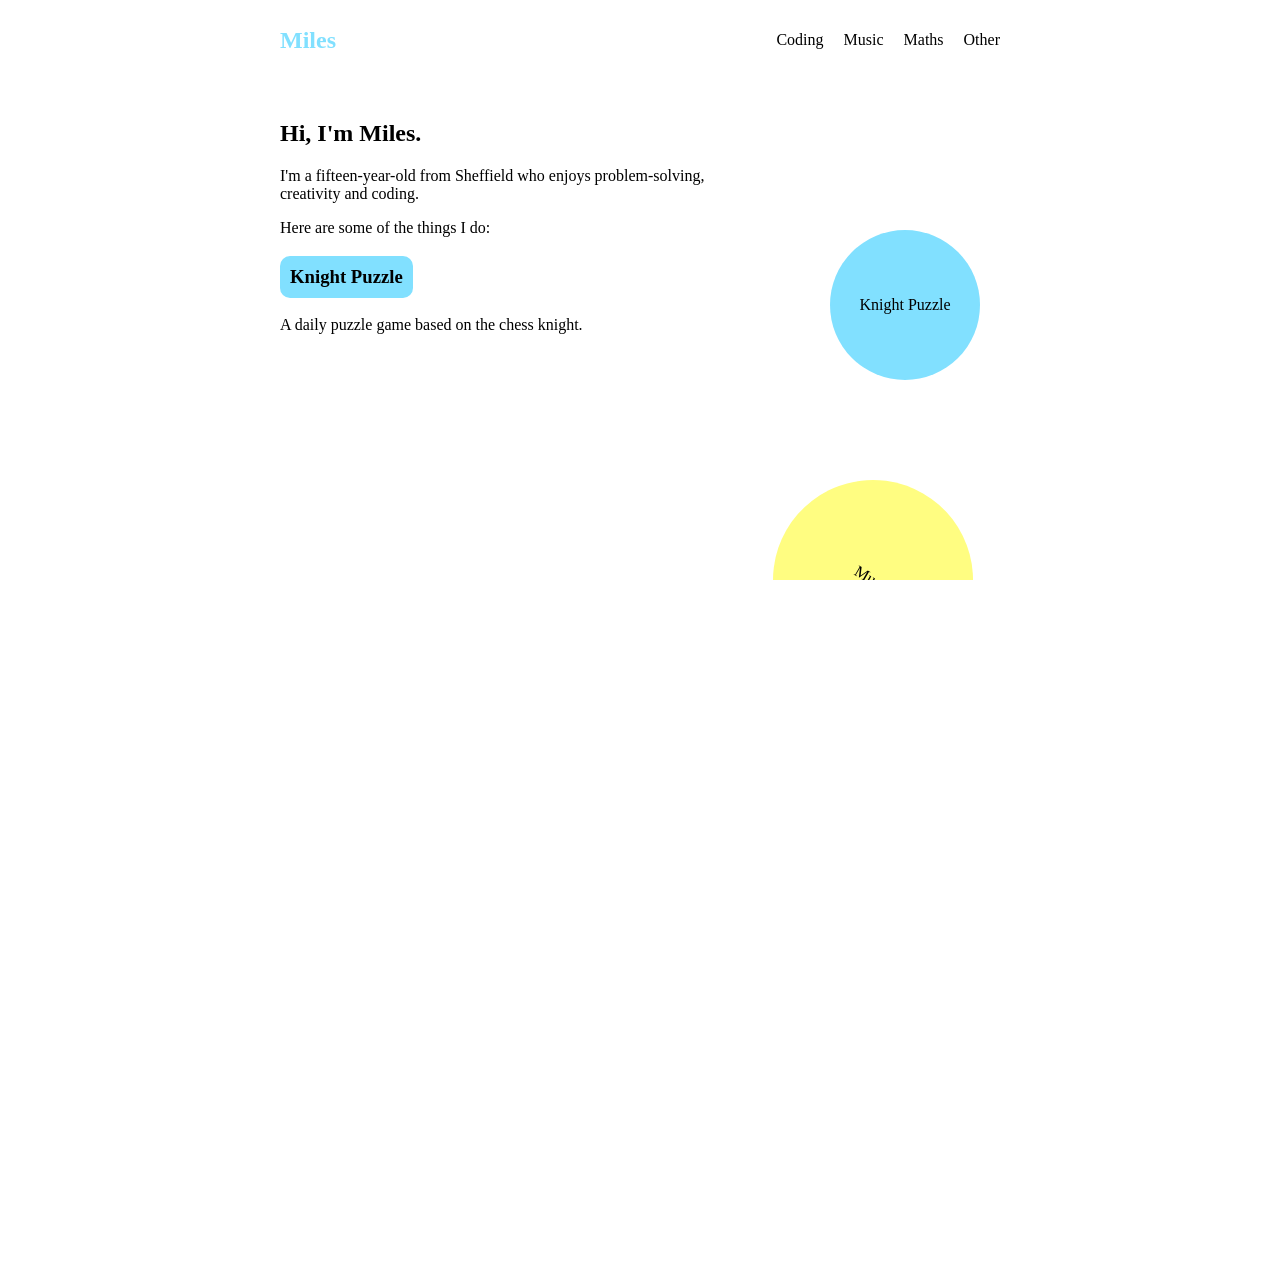
==== index.html @ 9be38f71 "save" ====
<!DOCTYPE html>
<html lang="en">
<head>
    <meta charset="UTF-8">
    <meta name="viewport" content="width=device-width, initial-scale=1.0">
    <title>About me</title>
    <link rel="stylesheet" type="text/css" href="style.css">
</head>
<body>
    <header>
        <nav>
            <h1>
                <a href="/">Miles</a>
            </h1>
            <div>
                <a href="/coding">Coding</a>
                <a href="/music">Music</a>
                <a href="/maths">Maths</a>
                <a href="/">Other</a>
            </div>
        </nav>
    </header>
    <main>
        <section class="home">
            <div class="hero-info">
                <h2>Hi, I'm Miles.</h2>
                <p>I'm a fifteen-year-old from Sheffield who enjoys problem-solving, creativity and coding.</p>
                <p>Here are some of the things I do:</p>
                <div class="hero-highlight"><h3>Knight Puzzle</h3></div>
                <p>A daily puzzle game based on the chess knight.</p>
            </div>
            <div class="hero-bubbles-container">
                <div class="hero-bubble-container b1 small blue">
                    <a href="/coding/knightpuzzle" class="hero-bubble">Knight Puzzle</a>
                </div>
                <div class="hero-bubble-container b2 big yellow">
                    <a href="/music" class="hero-bubble">Music</a>
                </div>
                <div class="hero-bubble-container b3 big blue">
                    <a href="/coding" class="hero-bubble">Coding</a>
                </div>
                <div class="hero-bubble-container b4 small blue">
                    <a href="/maths" class="hero-bubble">Maths</a>
                </div>
                <div class="hero-bubble-container b5 small yellow">
                    <a href="/music/oboe" class="hero-bubble">Oboe</a>
                </div>
                <div class="hero-bubble-container b6 small yellow">
                    <a href="/music/piano" class="hero-bubble">Piano</a>
                </div>
                <div class="hero-bubble-container b7 big blue">
                    <a href="/more/school" class="hero-bubble">School</a>
                </div>
                <div class="hero-bubble-container b8 big yellow">
                    <a href="/more/french" class="hero-bubble">French</a>
                </div>
                <div class="hero-bubble-container b9 big yellow">
                    <a href="/more/" class="hero-bubble">More Information</a>
                </div>
            </div>
        </section>
        <section class="home-scroll"></section>
    </main>
    <script src="script.js"></script>
</body>
</html>
---- style.css ----
* {
    box-sizing: border-box;
}

html {
    font-family: Cambria, Cochin, Georgia, Times, 'Times New Roman', serif;
    --yellow: #fffd81;
    --blue: #81e0ff;
    --boxpadding: 20px 40px;
}

html,
body {
    margin: 0;
}

header {
    position: sticky;
    height: 80px;
    top: 0;
    background-color: white;
    z-index: 999;
}

nav {
    height: 80px;
    display: flex;
    justify-content: space-between;
    padding: var(--boxpadding);
    max-width: 800px;
    margin: auto;
}

header h1,
header div {
    margin: 0;
}

header a {
    display: flex;
    justify-content: center;
    align-items: center;
    height: 40px;
    text-decoration: none;
}

header h1 a {
    color: var(--blue);
}

header div a {
    color: black;
}

header div {
    display: flex;
    flex-direction: row;
    gap: 20px;
}

section {
    padding: var(--boxpadding);
    max-width: 800px;
    margin: auto;
}

section.home {
    height: 500px;
    position: sticky;
    top: 80px;
    overflow: hidden;
}

section.home-scroll {
    height: 700px;
}

div.hero-info {
    max-width: min(480px, 50vw);
}

h3 {
    padding: 10px;
    border-radius: 10px;
    background-color: var(--blue);
    width: fit-content;
}

div.hero-bubbles-container {
    --radius: min(600px, 70vw);
    --size: min(200px, 23vw);
    --inner-size: min(150px, 18vw);
    --shift-right: min(200px, 23vw);
    width: calc(var(--radius) * 2);
    height: var(--size);
    position: absolute;
    top: calc(250px - calc(var(--size) / 2));
    left: calc(var(--shift-right) + calc(var(--radius) * -1));
    transition: transform 0.2s;
    /*animation-name: hero-bubble;
    animation-timing-function: linear;
    animation-duration: 15s;
    animation-iteration-count: infinite;*/
}

div.hero-bubble-container {
    position: absolute;
}

div.hero-bubble-container.big {
    top: 0;
    left: 0;
    width: 100%;
    height: var(--size);
}

div.hero-bubble-container.small {
    top: 0;
    left: 0;
    width: 95%;
    height: var(--inner-size);
}

div.hero-bubble-container.blue {
    --colour: var(--blue);
}

div.hero-bubble-container.yellow {
    --colour: var(--yellow);
}

a.hero-bubble {
    position: absolute;
    top: 0;
    right: 0;
    height: 100%;
    aspect-ratio: 1;
    border-radius: 100%;
    background-color: var(--colour);
    display: flex;
    justify-content: center;
    align-items: center;
    text-decoration: none;
    color: black;
}

a.hero-bubble:hover {
    filter: brightness(0.9);
}

div.hero-bubble-container.b1 {
    transform: rotate(0deg);
}

div.hero-bubble-container.b2 {
    transform: rotate(30deg);
}

div.hero-bubble-container.b3 {
    transform: rotate(75deg);
}

div.hero-bubble-container.b4 {
    transform: rotate(105deg);
}

div.hero-bubble-container.b5 {
    transform: rotate(135deg);
}

div.hero-bubble-container.b6 {
    transform: rotate(165deg);
}

div.hero-bubble-container.b7 {
    transform: rotate(210deg);
}

div.hero-bubble-container.b8 {
    transform: rotate(255deg);
}

div.hero-bubble-container.b9 {
    transform: rotate(290deg);
}
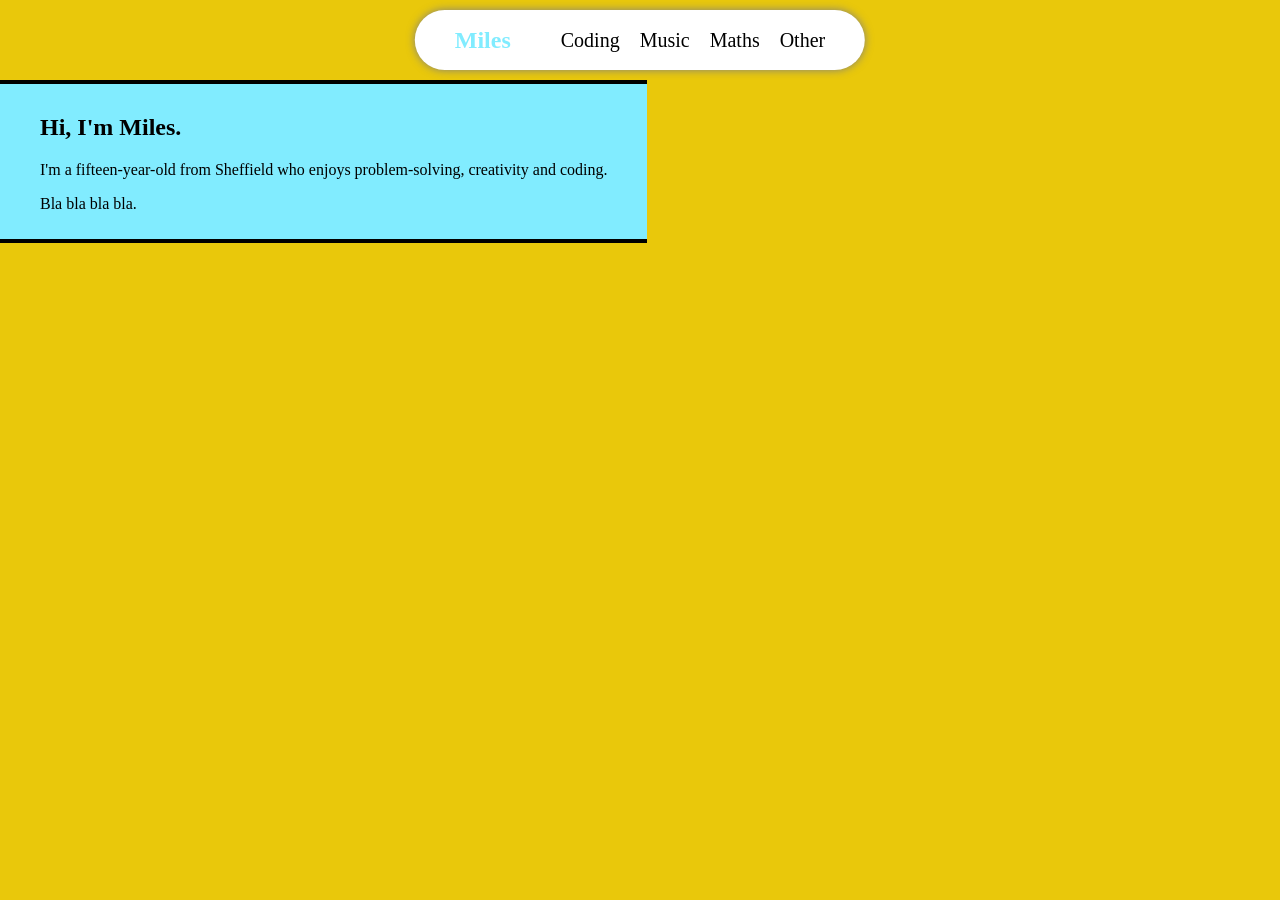
==== commit f8dfe072: "save" ====
--- a/index.html
+++ b/index.html
@@ -21,43 +21,10 @@
         </nav>
     </header>
     <main>
-        <section class="home">
-            <div class="hero-info">
-                <h2>Hi, I'm Miles.</h2>
-                <p>I'm a fifteen-year-old from Sheffield who enjoys problem-solving, creativity and coding.</p>
-                <p>Here are some of the things I do:</p>
-                <div class="hero-highlight"><h3>Knight Puzzle</h3></div>
-                <p>A daily puzzle game based on the chess knight.</p>
-            </div>
-            <div class="hero-bubbles-container">
-                <div class="hero-bubble-container b1 small blue">
-                    <a href="/coding/knightpuzzle" class="hero-bubble">Knight Puzzle</a>
-                </div>
-                <div class="hero-bubble-container b2 big yellow">
-                    <a href="/music" class="hero-bubble">Music</a>
-                </div>
-                <div class="hero-bubble-container b3 big blue">
-                    <a href="/coding" class="hero-bubble">Coding</a>
-                </div>
-                <div class="hero-bubble-container b4 small blue">
-                    <a href="/maths" class="hero-bubble">Maths</a>
-                </div>
-                <div class="hero-bubble-container b5 small yellow">
-                    <a href="/music/oboe" class="hero-bubble">Oboe</a>
-                </div>
-                <div class="hero-bubble-container b6 small yellow">
-                    <a href="/music/piano" class="hero-bubble">Piano</a>
-                </div>
-                <div class="hero-bubble-container b7 big blue">
-                    <a href="/more/school" class="hero-bubble">School</a>
-                </div>
-                <div class="hero-bubble-container b8 big yellow">
-                    <a href="/more/french" class="hero-bubble">French</a>
-                </div>
-                <div class="hero-bubble-container b9 big yellow">
-                    <a href="/more/" class="hero-bubble">More Information</a>
-                </div>
-            </div>
+        <section class="blue">
+            <h2>Hi, I'm Miles.</h2>
+            <p>I'm a fifteen-year-old from Sheffield who enjoys problem-solving, creativity and coding.</p>
+            <p>Bla bla bla bla.</p>
         </section>
         <section class="home-scroll"></section>
     </main>
--- a/style.css
+++ b/style.css
@@ -4,9 +4,9 @@
 
 html {
     font-family: Cambria, Cochin, Georgia, Times, 'Times New Roman', serif;
-    --yellow: #fffd81;
-    --blue: #81e0ff;
-    --boxpadding: 20px 40px;
+    --yellow: #e9c80b;
+    --blue: #81ecff;
+    --boxpadding: 10px 40px;
 }
 
 html,
@@ -14,21 +14,33 @@
     margin: 0;
 }
 
+body {
+    background-color: var(--yellow);
+}
+
 header {
     position: sticky;
-    height: 80px;
-    top: 0;
+    height: 60px;
+    width: fit-content;
+    margin: 10px 0 10px;
+    left: 50%;
+    transform: translateX(-50%);
+    top: 10px;
+    z-index: 999;
+    box-shadow: 0 0 8px #7f7f7f;
+    border-radius: 999px;
     background-color: white;
-    z-index: 999;
 }
 
 nav {
-    height: 80px;
+    border-radius: 999px;
+    height: 60px;
     display: flex;
     justify-content: space-between;
     padding: var(--boxpadding);
-    max-width: 800px;
+    width: fit-content;
     margin: auto;
+    gap: 50px;
 }
 
 header h1,
@@ -50,6 +62,7 @@
 
 header div a {
     color: black;
+    font-size: 15pt;
 }
 
 header div {
@@ -60,126 +73,16 @@
 
 section {
     padding: var(--boxpadding);
-    max-width: 800px;
     margin: auto;
 }
 
-section.home {
-    height: 500px;
-    position: sticky;
-    top: 80px;
-    overflow: hidden;
+section.blue {
+    background-color: var(--blue);
+    border-top: 4px solid black;
+    border-bottom: 4px solid black;
 }
 
-section.home-scroll {
-    height: 700px;
-}
-
-div.hero-info {
-    max-width: min(480px, 50vw);
-}
-
-h3 {
-    padding: 10px;
-    border-radius: 10px;
-    background-color: var(--blue);
-    width: fit-content;
-}
-
-div.hero-bubbles-container {
-    --radius: min(600px, 70vw);
-    --size: min(200px, 23vw);
-    --inner-size: min(150px, 18vw);
-    --shift-right: min(200px, 23vw);
-    width: calc(var(--radius) * 2);
-    height: var(--size);
+main {
     position: absolute;
-    top: calc(250px - calc(var(--size) / 2));
-    left: calc(var(--shift-right) + calc(var(--radius) * -1));
-    transition: transform 0.2s;
-    /*animation-name: hero-bubble;
-    animation-timing-function: linear;
-    animation-duration: 15s;
-    animation-iteration-count: infinite;*/
-}
-
-div.hero-bubble-container {
-    position: absolute;
-}
-
-div.hero-bubble-container.big {
-    top: 0;
-    left: 0;
-    width: 100%;
-    height: var(--size);
-}
-
-div.hero-bubble-container.small {
-    top: 0;
-    left: 0;
-    width: 95%;
-    height: var(--inner-size);
-}
-
-div.hero-bubble-container.blue {
-    --colour: var(--blue);
-}
-
-div.hero-bubble-container.yellow {
-    --colour: var(--yellow);
-}
-
-a.hero-bubble {
-    position: absolute;
-    top: 0;
-    right: 0;
-    height: 100%;
-    aspect-ratio: 1;
-    border-radius: 100%;
-    background-color: var(--colour);
-    display: flex;
-    justify-content: center;
-    align-items: center;
-    text-decoration: none;
-    color: black;
-}
-
-a.hero-bubble:hover {
-    filter: brightness(0.9);
-}
-
-div.hero-bubble-container.b1 {
-    transform: rotate(0deg);
-}
-
-div.hero-bubble-container.b2 {
-    transform: rotate(30deg);
-}
-
-div.hero-bubble-container.b3 {
-    transform: rotate(75deg);
-}
-
-div.hero-bubble-container.b4 {
-    transform: rotate(105deg);
-}
-
-div.hero-bubble-container.b5 {
-    transform: rotate(135deg);
-}
-
-div.hero-bubble-container.b6 {
-    transform: rotate(165deg);
-}
-
-div.hero-bubble-container.b7 {
-    transform: rotate(210deg);
-}
-
-div.hero-bubble-container.b8 {
-    transform: rotate(255deg);
-}
-
-div.hero-bubble-container.b9 {
-    transform: rotate(290deg);
+    top: 80px;
 }
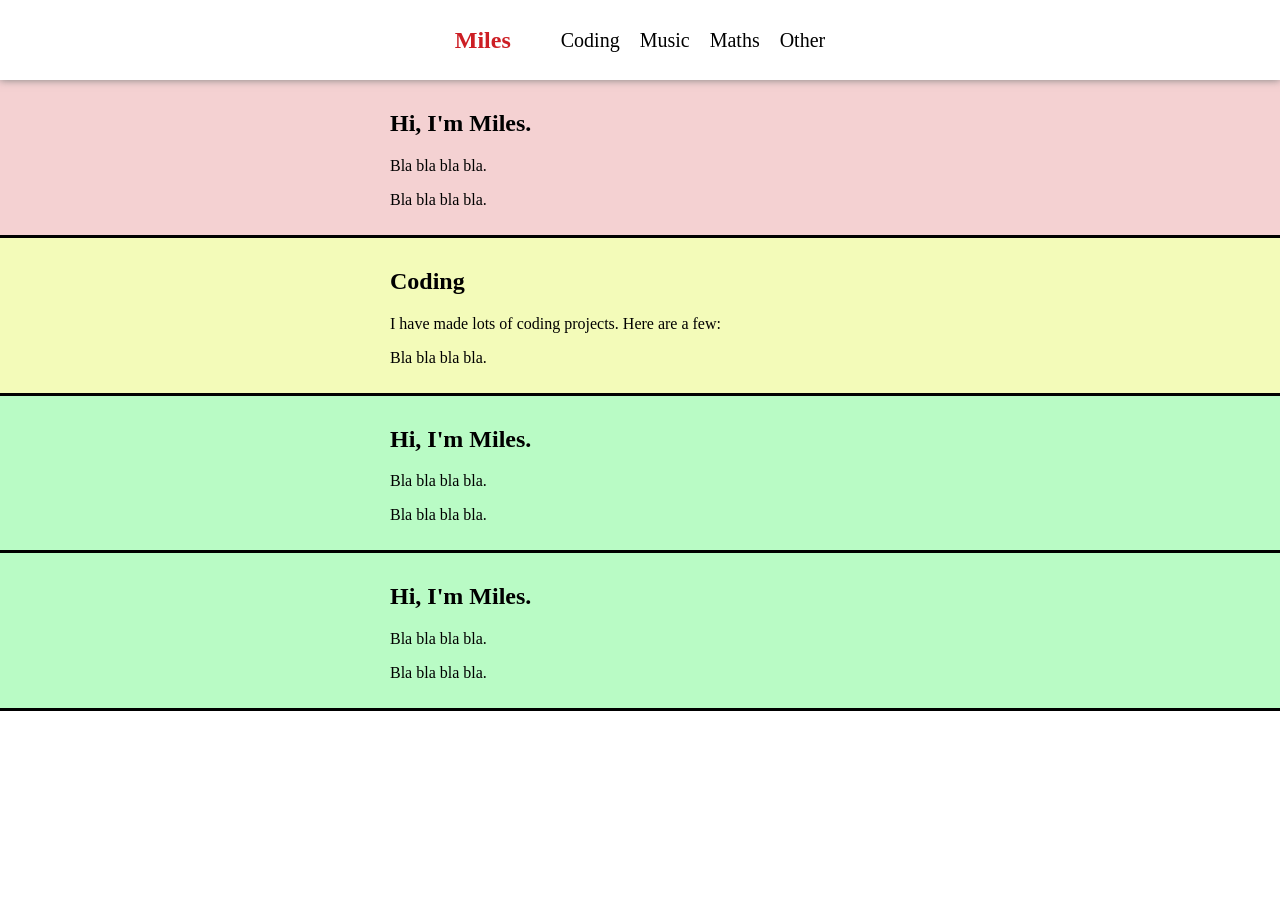
==== commit 5968bdb1: "Basic styles" ====
--- a/index.html
+++ b/index.html
@@ -20,14 +20,30 @@
             </div>
         </nav>
     </header>
+    <div class="whiteheader"></div>
     <main>
-        <section class="blue">
+        <section class="normal pink">
             <h2>Hi, I'm Miles.</h2>
-            <p>I'm a fifteen-year-old from Sheffield who enjoys problem-solving, creativity and coding.</p>
+            <p>Bla bla bla bla.</p>
             <p>Bla bla bla bla.</p>
         </section>
-        <section class="home-scroll"></section>
+        <section class="normal yellow">
+            <h2>Coding</h2>
+            <p>I have made lots of coding projects. Here are a few:</p>
+            <p>Bla bla bla bla.</p>
+        </section>
+        <section class="normal green">
+            <h2>Hi, I'm Miles.</h2>
+            <p>Bla bla bla bla.</p>
+            <p>Bla bla bla bla.</p>
+        </section>
+        <section class="normal green">
+            <h2>Hi, I'm Miles.</h2>
+            <p>Bla bla bla bla.</p>
+            <p>Bla bla bla bla.</p>
+        </section>
     </main>
+    <div class="shadowheader"></div>
     <script src="script.js"></script>
 </body>
 </html>
--- a/style.css
+++ b/style.css
@@ -4,9 +4,13 @@
 
 html {
     font-family: Cambria, Cochin, Georgia, Times, 'Times New Roman', serif;
-    --yellow: #e9c80b;
-    --blue: #81ecff;
+    --red: #cd1e24;
+    --pink: #f4d1d2;
+    --mintgreen: #b9fbc5;
+    --lightyellow: #f3fbb9;
     --boxpadding: 10px 40px;
+    --headerwidth: 500px;
+    --bodywidth: 500px;
 }
 
 html,
@@ -15,19 +19,17 @@
 }
 
 body {
-    background-color: var(--yellow);
+    background-color: white;
 }
 
 header {
-    position: sticky;
+    position: fixed;
     height: 60px;
-    width: fit-content;
-    margin: 10px 0 10px;
+    width: var(--headerwidth);
     left: 50%;
     transform: translateX(-50%);
     top: 10px;
-    z-index: 999;
-    box-shadow: 0 0 8px #7f7f7f;
+    z-index: 10;
     border-radius: 999px;
     background-color: white;
 }
@@ -57,7 +59,7 @@
 }
 
 header h1 a {
-    color: var(--blue);
+    color: var(--red);
 }
 
 header div a {
@@ -71,18 +73,49 @@
     gap: 20px;
 }
 
+main {
+    width: 100%;
+}
+
+div.whiteheader {
+    position: relative;
+    width: 100%;
+    height: 80px;
+    background-color: white;
+    box-shadow: 0 0 8px #7f7f7f;
+    z-index: 9;
+}
+
 section {
     padding: var(--boxpadding);
-    margin: auto;
+    padding-left: max(20px, calc(50% - calc(var(--bodywidth) / 2)));
+    padding-right: max(20px, calc(50% - calc(var(--bodywidth) / 2)));
 }
 
-section.blue {
-    background-color: var(--blue);
-    border-top: 4px solid black;
-    border-bottom: 4px solid black;
+section.normal {
+    border-bottom: 3px solid black;
 }
 
-main {
-    position: absolute;
-    top: 80px;
+section.green {
+    background-color: var(--mintgreen);
+}
+
+section.yellow {
+    background-color: var(--lightyellow);
+}
+
+section.pink {
+    background-color: var(--pink);
+}
+
+div.shadowheader {
+    position: fixed;
+    height: 60px;
+    width: var(--headerwidth);
+    left: 50%;
+    transform: translateX(-50%);
+    top: 10px;
+    z-index: 1;
+    border-radius: 999px;
+    box-shadow: 0 0 8px #7f7f7f;
 }
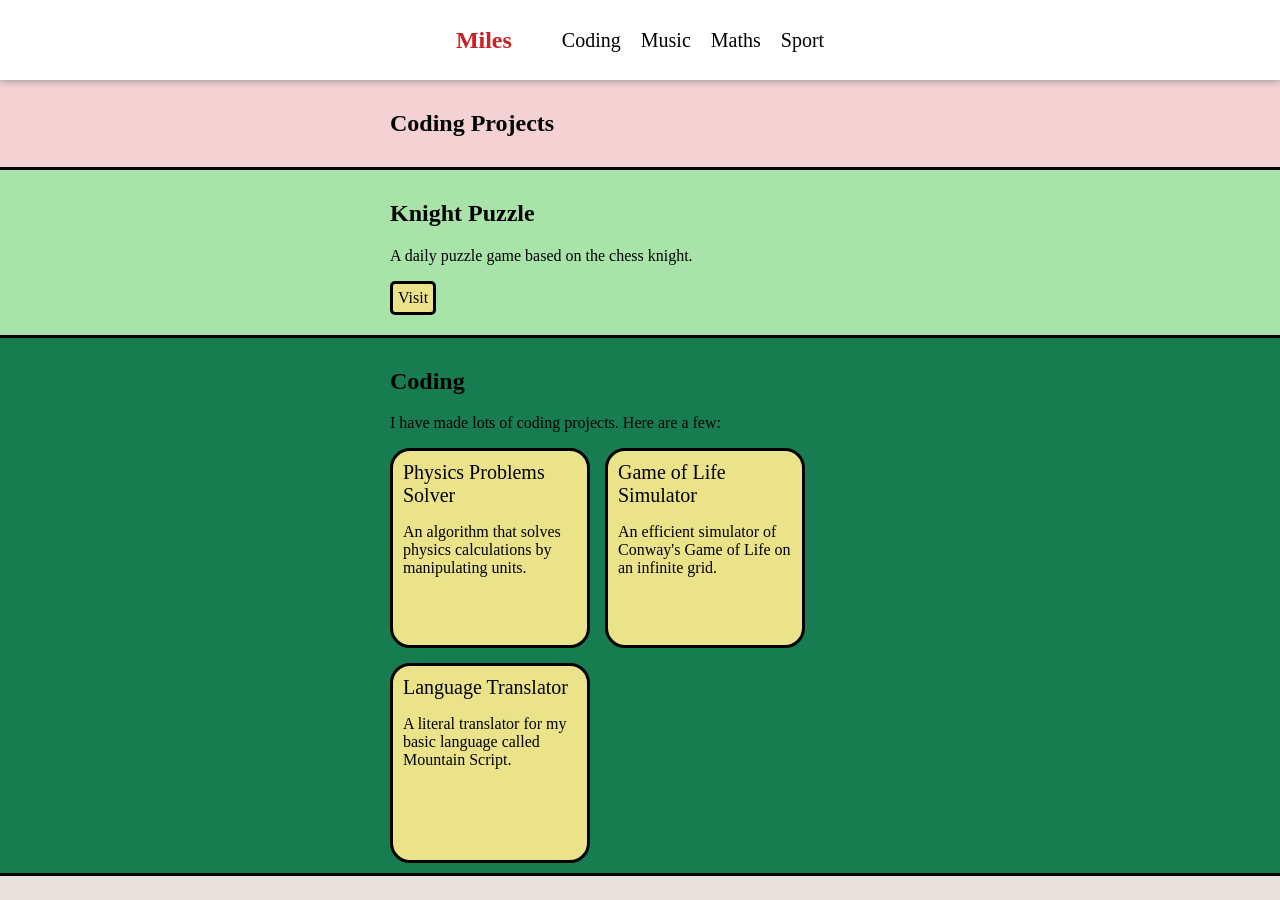
==== commit 936089b4: "save" ====
--- a/index.html
+++ b/index.html
@@ -16,31 +16,37 @@
                 <a href="/coding">Coding</a>
                 <a href="/music">Music</a>
                 <a href="/maths">Maths</a>
-                <a href="/">Other</a>
+                <a href="/sport">Sport</a>
             </div>
         </nav>
     </header>
     <div class="whiteheader"></div>
     <main>
         <section class="normal pink">
-            <h2>Hi, I'm Miles.</h2>
-            <p>Bla bla bla bla.</p>
-            <p>Bla bla bla bla.</p>
+            <h2>Coding Projects</h2>
         </section>
-        <section class="normal yellow">
+        <section class="normal mintgreen">
+            <h2>Knight Puzzle</h2>
+            <p>A daily puzzle game based on the chess knight.</p>
+            <a class="button" href="https://knightpuzzle.com">Visit</a>
+        </section>
+        <section class="normal green">
             <h2>Coding</h2>
             <p>I have made lots of coding projects. Here are a few:</p>
-            <p>Bla bla bla bla.</p>
-        </section>
-        <section class="normal green">
-            <h2>Hi, I'm Miles.</h2>
-            <p>Bla bla bla bla.</p>
-            <p>Bla bla bla bla.</p>
-        </section>
-        <section class="normal green">
-            <h2>Hi, I'm Miles.</h2>
-            <p>Bla bla bla bla.</p>
-            <p>Bla bla bla bla.</p>
+            <div class="horizontal">
+                <a class="bigbox" href="/projects/physicssolver">
+                    Physics Problems Solver
+                    <p class="bigboxdetail">An algorithm that solves physics calculations by manipulating units.</p>
+                </a>
+                <a class="bigbox" href="/projects/gameoflife">
+                    Game of Life Simulator
+                    <p class="bigboxdetail">An efficient simulator of Conway's Game of Life on an infinite grid.</p>
+                </a>
+                <a class="bigbox" href="/projects/language">
+                    Language Translator
+                    <p class="bigboxdetail">A literal translator for my basic language called Mountain Script.</p>
+                </a>
+            </div>
         </section>
     </main>
     <div class="shadowheader"></div>
--- a/style.css
+++ b/style.css
@@ -4,10 +4,15 @@
 
 html {
     font-family: Cambria, Cochin, Georgia, Times, 'Times New Roman', serif;
-    --red: #cd1e24;
-    --pink: #f4d1d2;
-    --mintgreen: #b9fbc5;
-    --lightyellow: #f3fbb9;
+    min-height: 100%;
+    background-color: var(--gray);
+    --red:       #cd1e24;
+    --pink:      #f4d1d2;
+    --green:     #177d50;
+    --mintgreen: #a8e4a9;
+    --yellow:    #eae389;
+    --brown:     #895b23;
+    --gray: #e8e4dd;
     --boxpadding: 10px 40px;
     --headerwidth: 500px;
     --bodywidth: 500px;
@@ -26,6 +31,7 @@
     position: fixed;
     height: 60px;
     width: var(--headerwidth);
+    max-width: calc(100% - 20px);
     left: 50%;
     transform: translateX(-50%);
     top: 10px;
@@ -96,12 +102,12 @@
     border-bottom: 3px solid black;
 }
 
-section.green {
+section.mintgreen {
     background-color: var(--mintgreen);
 }
 
-section.yellow {
-    background-color: var(--lightyellow);
+section.green {
+    background-color: var(--green);
 }
 
 section.pink {
@@ -118,4 +124,48 @@
     z-index: 1;
     border-radius: 999px;
     box-shadow: 0 0 8px #7f7f7f;
+    max-width: calc(100% - 20px);
+}
+
+p {
+    font-size: 12pt;
+}
+
+a.bigbox {
+    display: block;
+    width: 200px;
+    height: 200px;
+    font-size: 15pt;
+    border-radius: 20px;
+    background-color: var(--yellow);
+    border: 3px solid black;
+    padding: 10px;
+
+    text-decoration: none;
+    color: black;
+}
+
+a.button {
+    display: block;
+    width: fit-content;
+    margin: 10px 0 10px;
+    padding: 5px;
+    background-color: var(--yellow);
+    border: 3px solid black;
+    border-radius: 5px;
+
+    text-decoration: none;
+    color: black;
+}
+
+p.bixboxdetail {
+    display: block;
+}
+
+div.horizontal {
+    display: flex;
+    flex-wrap: wrap;
+    width: 100%;
+    gap: 15px;
+    justify-content: left;
 }
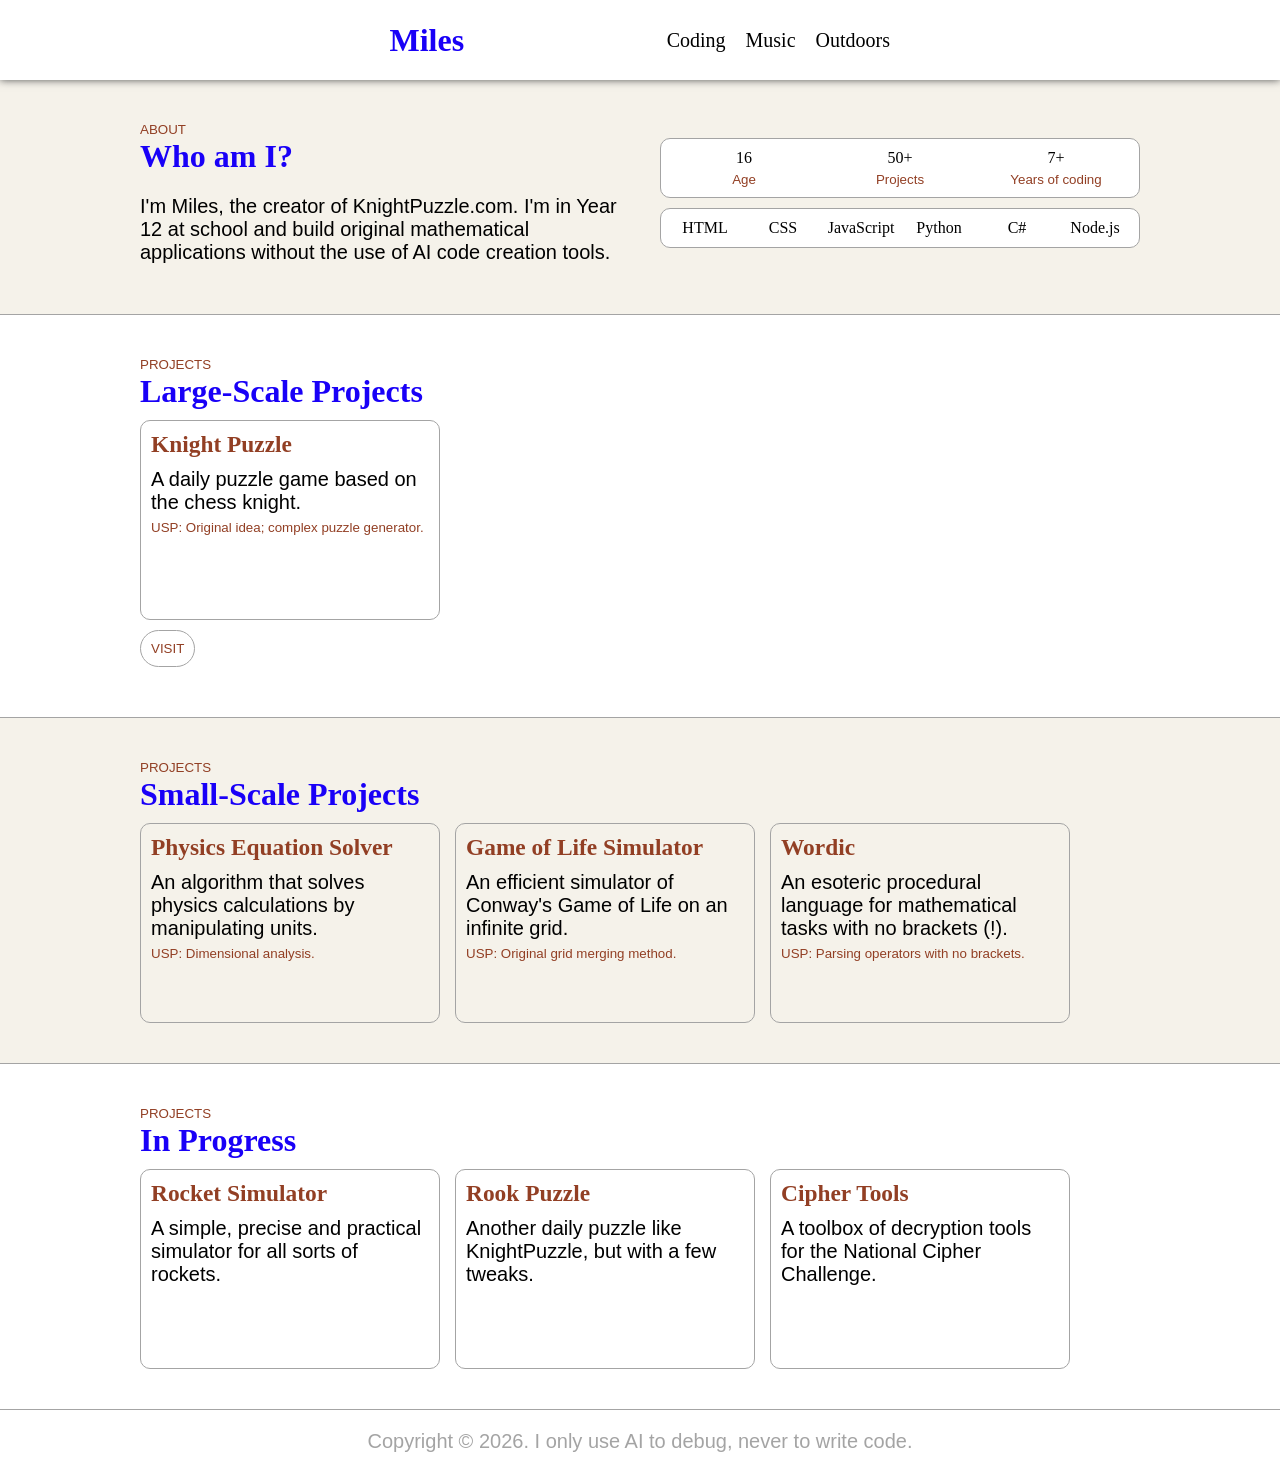
==== commit 262fe029: "Save, make it a lot better" ====
--- a/index.html
+++ b/index.html
@@ -15,40 +15,100 @@
             <div>
                 <a href="/coding">Coding</a>
                 <a href="/music">Music</a>
-                <a href="/maths">Maths</a>
-                <a href="/sport">Sport</a>
+                <a href="/outdoors">Outdoors</a>
             </div>
         </nav>
     </header>
     <div class="whiteheader"></div>
     <main>
-        <section class="normal pink">
-            <h2>Coding Projects</h2>
+        <section class="normal beige">
+            <small>ABOUT</small>
+            <div class="horizontal-half">
+                <div>
+                    <h2>Who am I?</h2>
+                    <p>I'm Miles, the creator of KnightPuzzle.com. I'm in Year 12 at school and build original mathematical applications without the use of AI code creation tools.</p>
+                </div>
+                <div>
+                    <div class="infographic-horizontal">
+                        <div>
+                            16
+                            <small>Age</small>
+                        </div>
+                        <div>
+                            50+
+                            <small>Projects</small>
+                        </div>
+                        <div>
+                            7+
+                            <small>Years of coding</small>
+                        </div>
+                    </div>
+                    <div class="infographic-horizontal">
+                        <div>HTML</div>
+                        <div>CSS</div>
+                        <div>JavaScript</div>
+                        <div>Python</div>
+                        <div>C#</div>
+                        <div>Node.js</div>
+                    </div>
+                </div>
+            </div>
         </section>
-        <section class="normal mintgreen">
-            <h2>Knight Puzzle</h2>
-            <p>A daily puzzle game based on the chess knight.</p>
-            <a class="button" href="https://knightpuzzle.com">Visit</a>
+        <section class="normal">
+            <small>PROJECTS</small>
+            <h2>Large-Scale Projects</h2>
+            <div class="horizontal">
+                <a class="bigbox" href="https://knightpuzzle.com/">
+                    <h3 class="bigboxdetail">Knight Puzzle</h3>
+                    <p class="bigboxdetail">A daily puzzle game based on the chess knight.</p>
+                    <small>USP: Original idea; complex puzzle generator.</small>
+                </a>
+            </div>
+            <a class="button" href="https://knightpuzzle.com/">VISIT</a>
         </section>
-        <section class="normal green">
-            <h2>Coding</h2>
-            <p>I have made lots of coding projects. Here are a few:</p>
+        <section class="normal beige">
+            <small>PROJECTS</small>
+            <h2>Small-Scale Projects</h2>
             <div class="horizontal">
                 <a class="bigbox" href="/projects/physicssolver">
-                    Physics Problems Solver
+                    <h3 class="bigboxdetail">Physics Equation Solver</h3>
                     <p class="bigboxdetail">An algorithm that solves physics calculations by manipulating units.</p>
+                    <small>USP: Dimensional analysis.</small>
                 </a>
                 <a class="bigbox" href="/projects/gameoflife">
-                    Game of Life Simulator
+                    <h3 class="bigboxdetail">Game of Life Simulator</h3>
                     <p class="bigboxdetail">An efficient simulator of Conway's Game of Life on an infinite grid.</p>
+                    <small>USP: Original grid merging method.</small>
                 </a>
-                <a class="bigbox" href="/projects/language">
-                    Language Translator
-                    <p class="bigboxdetail">A literal translator for my basic language called Mountain Script.</p>
+                <a class="bigbox" href="/projects/wordic">
+                    <h3 class="bigboxdetail">Wordic</h3>
+                    <p class="bigboxdetail">An esoteric procedural language for mathematical tasks with no brackets (!).</p>
+                    <small>USP: Parsing operators with no brackets.</small>
+                </a>
+            </div>
+        </section>
+        <section class="normal">
+            <small>PROJECTS</small>
+            <h2>In Progress</h2>
+            <div class="horizontal">
+                <a class="bigbox" href="/projects/rocket">
+                    <h3 class="bigboxdetail">Rocket Simulator</h3>
+                    <p class="bigboxdetail">A simple, precise and practical simulator for all sorts of rockets.</p>
+                </a>
+                <a class="bigbox" href="https://rook.knightpuzzle.com">
+                    <h3 class="bigboxdetail">Rook Puzzle</h3>
+                    <p class="bigboxdetail">Another daily puzzle like KnightPuzzle, but with a few tweaks.</p>
+                </a>
+                <a class="bigbox" href="">
+                    <h3 class="bigboxdetail">Cipher Tools</h3>
+                    <p class="bigboxdetail">A toolbox of decryption tools for the National Cipher Challenge.</p>
                 </a>
             </div>
         </section>
     </main>
+    <footer>
+        Copyright &copy; 2026. I only use AI to debug, never to write code.
+    </footer>
     <div class="shadowheader"></div>
     <script src="script.js"></script>
 </body>
--- a/style.css
+++ b/style.css
@@ -5,17 +5,15 @@
 html {
     font-family: Cambria, Cochin, Georgia, Times, 'Times New Roman', serif;
     min-height: 100%;
-    background-color: var(--gray);
-    --red:       #cd1e24;
-    --pink:      #f4d1d2;
-    --green:     #177d50;
-    --mintgreen: #a8e4a9;
-    --yellow:    #eae389;
-    --brown:     #895b23;
-    --gray: #e8e4dd;
-    --boxpadding: 10px 40px;
-    --headerwidth: 500px;
-    --bodywidth: 500px;
+    background-color: white;
+    --theme: #1900f7;
+    --theme-2: #923f24;
+    --grey: #a4a4a4;
+    --backgr-beige: #f5f2ea;
+
+    --boxpadding: 40px 40px;
+    --headerwidth: 580px;
+    --bodywidth: 1000px;
 }
 
 html,
@@ -45,8 +43,8 @@
     height: 60px;
     display: flex;
     justify-content: space-between;
-    padding: var(--boxpadding);
-    width: fit-content;
+    padding: 10px 40px;
+    width: 100%;
     margin: auto;
     gap: 50px;
 }
@@ -65,7 +63,8 @@
 }
 
 header h1 a {
-    color: var(--red);
+    color: var(--theme);
+    font-size: 24pt;
 }
 
 header div a {
@@ -87,31 +86,9 @@
     position: relative;
     width: 100%;
     height: 80px;
-    background-color: white;
-    box-shadow: 0 0 8px #7f7f7f;
+    background-color: #ffffff;
+    box-shadow: 0 0 8px #545454;
     z-index: 9;
-}
-
-section {
-    padding: var(--boxpadding);
-    padding-left: max(20px, calc(50% - calc(var(--bodywidth) / 2)));
-    padding-right: max(20px, calc(50% - calc(var(--bodywidth) / 2)));
-}
-
-section.normal {
-    border-bottom: 3px solid black;
-}
-
-section.mintgreen {
-    background-color: var(--mintgreen);
-}
-
-section.green {
-    background-color: var(--green);
-}
-
-section.pink {
-    background-color: var(--pink);
 }
 
 div.shadowheader {
@@ -123,22 +100,49 @@
     top: 10px;
     z-index: 1;
     border-radius: 999px;
-    box-shadow: 0 0 8px #7f7f7f;
+    box-shadow: 0 0 8px #545454;
     max-width: calc(100% - 20px);
 }
 
+section {
+    padding: var(--boxpadding);
+    padding-left: max(20px, calc(50% - calc(var(--bodywidth) / 2)));
+    padding-right: max(20px, calc(50% - calc(var(--bodywidth) / 2)));
+    border-bottom: 1px solid var(--grey);
+}
+
+section.beige {
+    background-color: var(--backgr-beige);
+}
+
+h2 {
+    font-size: 24pt;
+    margin: 0px 0 10px;
+    color: var(--theme);
+    font-family: Cambria, Cochin, Georgia, Times, 'Times New Roman', serif;
+}
+
 p {
-    font-size: 12pt;
+    font-size: 15pt;
+    margin: 20px 0 10px;
+    font-family: 'Gill Sans', 'Gill Sans MT', Calibri, 'Trebuchet MS', sans-serif;
+}
+
+small {
+    font-size: 10pt;
+    color: var(--theme-2);
+    font-family: 'Gill Sans', 'Gill Sans MT', Calibri, 'Trebuchet MS', sans-serif;
 }
 
 a.bigbox {
     display: block;
-    width: 200px;
-    height: 200px;
-    font-size: 15pt;
-    border-radius: 20px;
+    width: 300px;
+    height: fit-content;
+    min-height: 200px;
+    font-size: 15pt;
+    border-radius: 10px;
     background-color: var(--yellow);
-    border: 3px solid black;
+    border: 1px solid var(--grey);
     padding: 10px;
 
     text-decoration: none;
@@ -149,17 +153,54 @@
     display: block;
     width: fit-content;
     margin: 10px 0 10px;
-    padding: 5px;
-    background-color: var(--yellow);
-    border: 3px solid black;
-    border-radius: 5px;
+    padding: 10px;
+    border: 1px solid var(--grey);
+    border-radius: 999px;
 
     text-decoration: none;
-    color: black;
-}
-
-p.bixboxdetail {
-    display: block;
+    
+    font-size: 10pt;
+    color: var(--theme-2);
+    font-family: 'Gill Sans', 'Gill Sans MT', Calibri, 'Trebuchet MS', sans-serif;
+    transition: 0.2s;
+}
+
+a.bigbox:hover,
+a.button:hover {
+    border: 1px solid var(--theme);
+}
+
+h3.bigboxdetail {
+    margin: 0;
+    color: var(--theme-2);
+}
+
+p.bigboxdetail {
+    margin: 10px 0 0;
+}
+
+div.infographic-horizontal {
+    background-color: white;
+    border: 1px solid var(--grey);
+    border-radius: 10px;
+    padding: 10px;
+    display: flex;
+    flex-direction: row;
+    width: 100%;
+    height: fit-content;
+    margin: 0 0 10px;
+    gap: 10px;
+}
+
+div.infographic-horizontal>* {
+    display: flex;
+    flex-direction: column;
+    gap: 5px;
+    text-align: center;
+    flex-basis: none;
+    justify-content: flex-start;
+    height: fit-content;
+    width: 100%;
 }
 
 div.horizontal {
@@ -168,4 +209,31 @@
     width: 100%;
     gap: 15px;
     justify-content: left;
+}
+
+div.horizontal-half {
+    display: flex;
+    flex-basis: none;
+    gap: 40px;
+    width: 100%;
+    justify-content: stretch;
+}
+
+@media screen and (max-width:700px) {
+    div.horizontal-half {
+        flex-direction: column;
+    }
+}
+
+div.horizontal-half>* {
+    flex-basis: none;
+    width: 100%;
+}
+
+footer {
+    font-size: 15pt;
+    margin: 20px 0 10px;
+    font-family: 'Gill Sans', 'Gill Sans MT', Calibri, 'Trebuchet MS', sans-serif;
+    text-align: center;
+    color: var(--grey);
 }
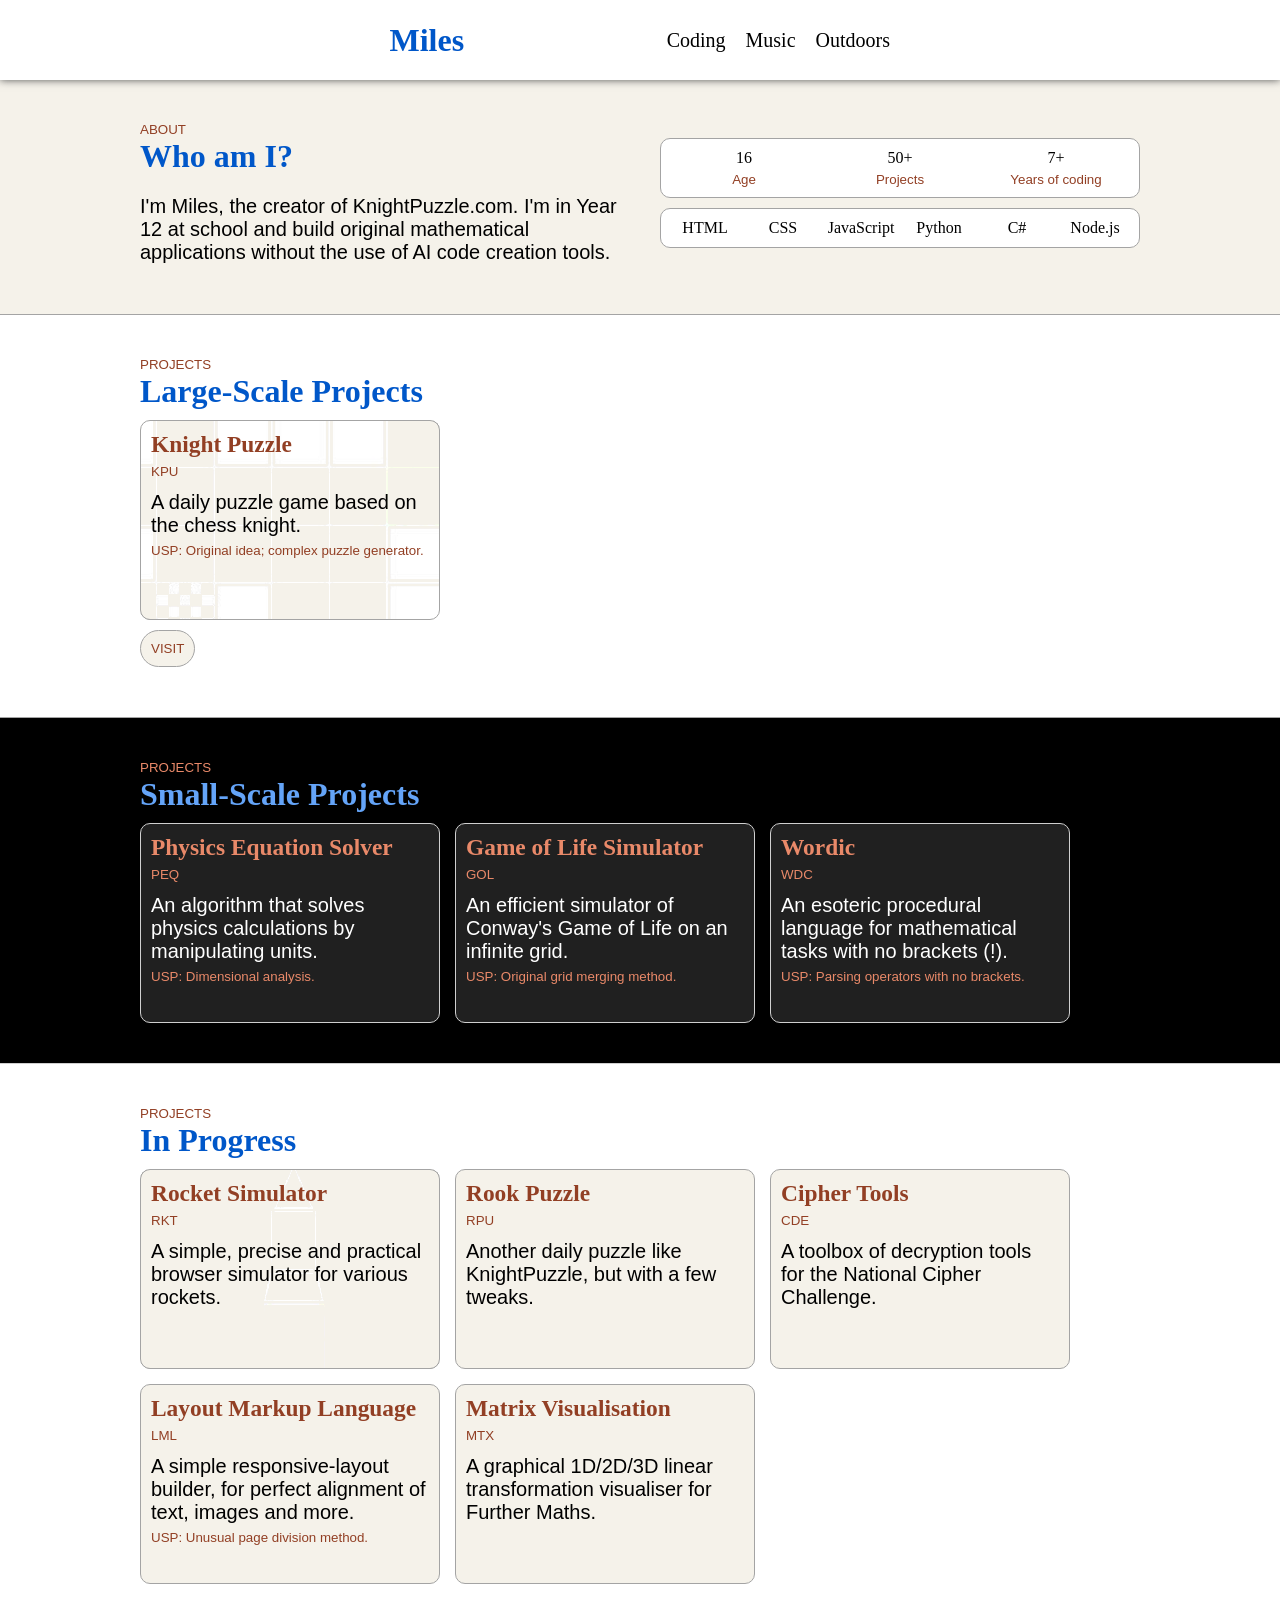
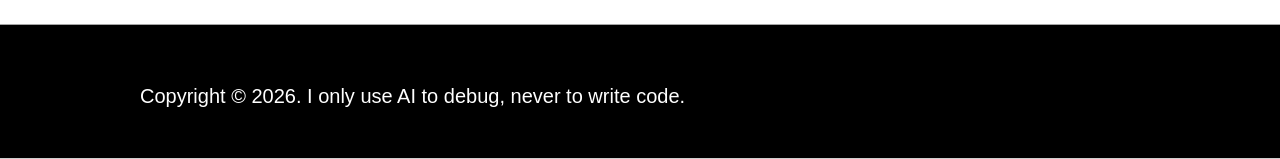
==== commit 42381203: "Add my projects!" ====
--- a/index.html
+++ b/index.html
@@ -21,7 +21,7 @@
     </header>
     <div class="whiteheader"></div>
     <main>
-        <section class="normal beige">
+        <section class="beige">
             <small>ABOUT</small>
             <div class="horizontal-half">
                 <div>
@@ -54,61 +54,79 @@
                 </div>
             </div>
         </section>
-        <section class="normal">
+        <section class="">
             <small>PROJECTS</small>
             <h2>Large-Scale Projects</h2>
             <div class="horizontal">
-                <a class="bigbox" href="https://knightpuzzle.com/">
+                <a class="bigbox" href="https://knightpuzzle.com/" style="background-image: url(images/projectbackdrops/kpu.JPG);">
                     <h3 class="bigboxdetail">Knight Puzzle</h3>
+                    <small>KPU</small>
                     <p class="bigboxdetail">A daily puzzle game based on the chess knight.</p>
                     <small>USP: Original idea; complex puzzle generator.</small>
                 </a>
             </div>
             <a class="button" href="https://knightpuzzle.com/">VISIT</a>
         </section>
-        <section class="normal beige">
+        <section class="black">
             <small>PROJECTS</small>
             <h2>Small-Scale Projects</h2>
             <div class="horizontal">
-                <a class="bigbox" href="/projects/physicssolver">
+                <a class="bigbox" href="/projects/peq">
                     <h3 class="bigboxdetail">Physics Equation Solver</h3>
+                    <small>PEQ</small>
                     <p class="bigboxdetail">An algorithm that solves physics calculations by manipulating units.</p>
                     <small>USP: Dimensional analysis.</small>
                 </a>
-                <a class="bigbox" href="/projects/gameoflife">
+                <a class="bigbox" href="/projects/gol">
                     <h3 class="bigboxdetail">Game of Life Simulator</h3>
+                    <small>GOL</small>
                     <p class="bigboxdetail">An efficient simulator of Conway's Game of Life on an infinite grid.</p>
                     <small>USP: Original grid merging method.</small>
                 </a>
-                <a class="bigbox" href="/projects/wordic">
+                <a class="bigbox" href="/projects/wdc">
                     <h3 class="bigboxdetail">Wordic</h3>
+                    <small>WDC</small>
                     <p class="bigboxdetail">An esoteric procedural language for mathematical tasks with no brackets (!).</p>
                     <small>USP: Parsing operators with no brackets.</small>
                 </a>
             </div>
         </section>
-        <section class="normal">
+        <section class="">
             <small>PROJECTS</small>
             <h2>In Progress</h2>
             <div class="horizontal">
-                <a class="bigbox" href="/projects/rocket">
+                <a class="bigbox" href="/projects/rkt" style="background-image: url(images/projectbackdrops/rkt.JPG);">
                     <h3 class="bigboxdetail">Rocket Simulator</h3>
-                    <p class="bigboxdetail">A simple, precise and practical simulator for all sorts of rockets.</p>
+                    <small>RKT</small>
+                    <p class="bigboxdetail">A simple, precise and practical browser simulator for various rockets.</p>
                 </a>
                 <a class="bigbox" href="https://rook.knightpuzzle.com">
                     <h3 class="bigboxdetail">Rook Puzzle</h3>
+                    <small>RPU</small>
                     <p class="bigboxdetail">Another daily puzzle like KnightPuzzle, but with a few tweaks.</p>
                 </a>
                 <a class="bigbox" href="">
                     <h3 class="bigboxdetail">Cipher Tools</h3>
+                    <small>CDE</small>
                     <p class="bigboxdetail">A toolbox of decryption tools for the National Cipher Challenge.</p>
+                </a>
+                <a class="bigbox" href="">
+                    <h3 class="bigboxdetail">Layout Markup Language</h3>
+                    <small>LML</small>
+                    <p class="bigboxdetail">A simple responsive-layout builder, for perfect alignment of text, images and more.</p>
+                    <small>USP: Unusual page division method.</small>
+                </a>
+                <a class="bigbox" href="">
+                    <h3 class="bigboxdetail">Matrix Visualisation</h3>
+                    <small>MTX</small>
+                    <p class="bigboxdetail">A graphical 1D/2D/3D linear transformation visualiser for Further Maths.</p>
                 </a>
             </div>
         </section>
+        <section class="black">
+            <p>Copyright &copy; 2026. I only use AI to debug, never to write code.</p>
+        </section>
     </main>
-    <footer>
-        Copyright &copy; 2026. I only use AI to debug, never to write code.
-    </footer>
     <div class="shadowheader"></div>
     <script src="script.js"></script>
 </body>
--- a/style.css
+++ b/style.css
@@ -6,10 +6,16 @@
     font-family: Cambria, Cochin, Georgia, Times, 'Times New Roman', serif;
     min-height: 100%;
     background-color: white;
-    --theme: #1900f7;
-    --theme-2: #923f24;
-    --grey: #a4a4a4;
+    --org-theme: #0057c9;
+    --org-theme-2: #923f24;
+    --org-theme-grey: #a4a4a4;
+    --theme: var(--org-theme);
+    --theme-2: var(--org-theme-2);
+    --grey: var(--org-theme-grey);
+    --theme-text: black;
+    
     --backgr-beige: #f5f2ea;
+    --backgr-grey: #e7e7e7;
 
     --boxpadding: 40px 40px;
     --headerwidth: 580px;
@@ -115,6 +121,16 @@
     background-color: var(--backgr-beige);
 }
 
+section.black {
+    background-color: black;
+    --theme-text: white;
+    --theme: #64a4f8;
+    --theme-2: #e98969;
+    --theme-text: white;
+    --grey: #cfcfcf;
+    --backgr-grey: #202020;
+}
+
 h2 {
     font-size: 24pt;
     margin: 0px 0 10px;
@@ -125,6 +141,7 @@
 p {
     font-size: 15pt;
     margin: 20px 0 10px;
+    color: var(--theme-text);
     font-family: 'Gill Sans', 'Gill Sans MT', Calibri, 'Trebuchet MS', sans-serif;
 }
 
@@ -147,6 +164,10 @@
 
     text-decoration: none;
     color: black;
+    background-color: var(--backgr-beige);
+    background-repeat: no-repeat;
+    background-size: cover;
+    background-blend-mode: lighten;
 }
 
 a.button {
@@ -162,7 +183,10 @@
     font-size: 10pt;
     color: var(--theme-2);
     font-family: 'Gill Sans', 'Gill Sans MT', Calibri, 'Trebuchet MS', sans-serif;
-    transition: 0.2s;
+    background-color: var(--backgr-beige);
+    background-repeat: no-repeat;
+    background-size: cover;
+    background-blend-mode: lighten;
 }
 
 a.bigbox:hover,
@@ -170,6 +194,17 @@
     border: 1px solid var(--theme);
 }
 
+section.beige a.bigbox,
+section.beige a.button {
+    background-color: var(--backgr-grey) !important;
+}
+
+section.black a.bigbox,
+section.black a.button {
+    background-color: var(--backgr-grey) !important;
+    background-blend-mode: darken;
+}
+
 h3.bigboxdetail {
     margin: 0;
     color: var(--theme-2);
@@ -180,7 +215,6 @@
 }
 
 div.infographic-horizontal {
-    background-color: white;
     border: 1px solid var(--grey);
     border-radius: 10px;
     padding: 10px;
@@ -190,6 +224,7 @@
     height: fit-content;
     margin: 0 0 10px;
     gap: 10px;
+    background-color: var(--backgr-beige);
 }
 
 div.infographic-horizontal>* {
@@ -203,6 +238,10 @@
     width: 100%;
 }
 
+section.beige div.infographic-horizontal {
+    background-color: white !important;
+}
+
 div.horizontal {
     display: flex;
     flex-wrap: wrap;
@@ -228,12 +267,4 @@
 div.horizontal-half>* {
     flex-basis: none;
     width: 100%;
-}
-
-footer {
-    font-size: 15pt;
-    margin: 20px 0 10px;
-    font-family: 'Gill Sans', 'Gill Sans MT', Calibri, 'Trebuchet MS', sans-serif;
-    text-align: center;
-    color: var(--grey);
 }
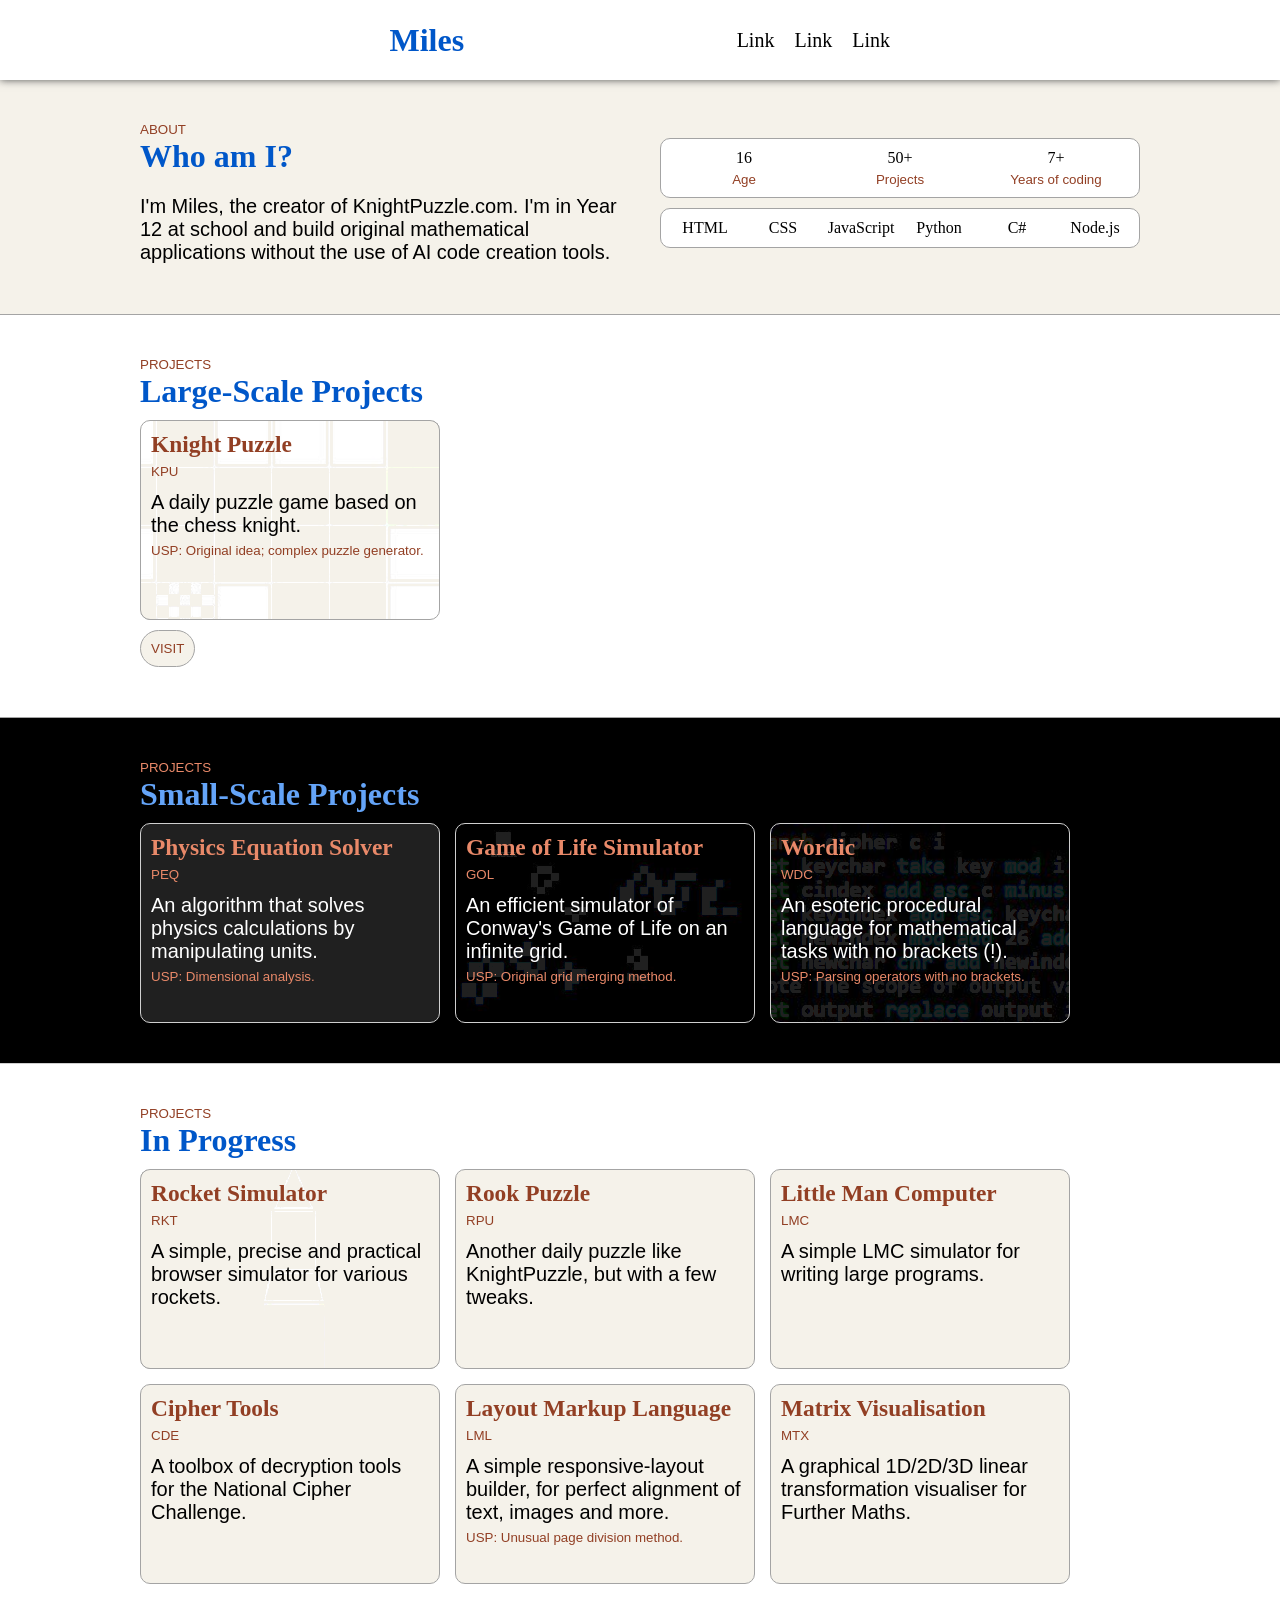
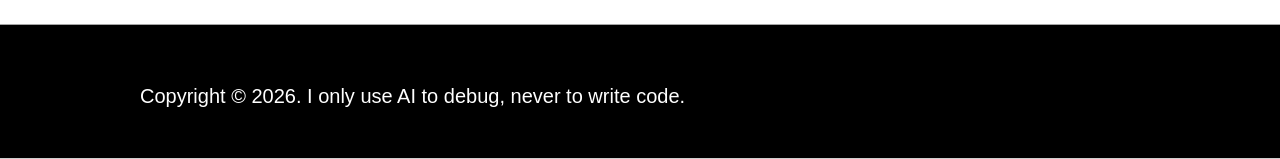
==== commit a5a28eaa: "save" ====
--- a/index.html
+++ b/index.html
@@ -13,9 +13,9 @@
                 <a href="/">Miles</a>
             </h1>
             <div>
-                <a href="/coding">Coding</a>
-                <a href="/music">Music</a>
-                <a href="/outdoors">Outdoors</a>
+                <a href="">Link</a>
+                <a href="">Link</a>
+                <a href="">Link</a>
             </div>
         </nav>
     </header>
@@ -77,13 +77,13 @@
                     <p class="bigboxdetail">An algorithm that solves physics calculations by manipulating units.</p>
                     <small>USP: Dimensional analysis.</small>
                 </a>
-                <a class="bigbox" href="/projects/gol">
+                <a class="bigbox" href="/projects/gol" style="background-image: url(images/projectbackdrops/gol.JPG);">
                     <h3 class="bigboxdetail">Game of Life Simulator</h3>
                     <small>GOL</small>
                     <p class="bigboxdetail">An efficient simulator of Conway's Game of Life on an infinite grid.</p>
                     <small>USP: Original grid merging method.</small>
                 </a>
-                <a class="bigbox" href="/projects/wdc">
+                <a class="bigbox" href="/projects/wdc" style="background-image: url(images/projectbackdrops/wdc.JPG);">
                     <h3 class="bigboxdetail">Wordic</h3>
                     <small>WDC</small>
                     <p class="bigboxdetail">An esoteric procedural language for mathematical tasks with no brackets (!).</p>
@@ -104,6 +104,11 @@
                     <h3 class="bigboxdetail">Rook Puzzle</h3>
                     <small>RPU</small>
                     <p class="bigboxdetail">Another daily puzzle like KnightPuzzle, but with a few tweaks.</p>
+                </a>
+                <a class="bigbox" href="">
+                    <h3 class="bigboxdetail">Little Man Computer</h3>
+                    <small>LMC</small>
+                    <p class="bigboxdetail">A simple LMC simulator for writing large programs.</p>
                 </a>
                 <a class="bigbox" href="">
                     <h3 class="bigboxdetail">Cipher Tools</h3>
